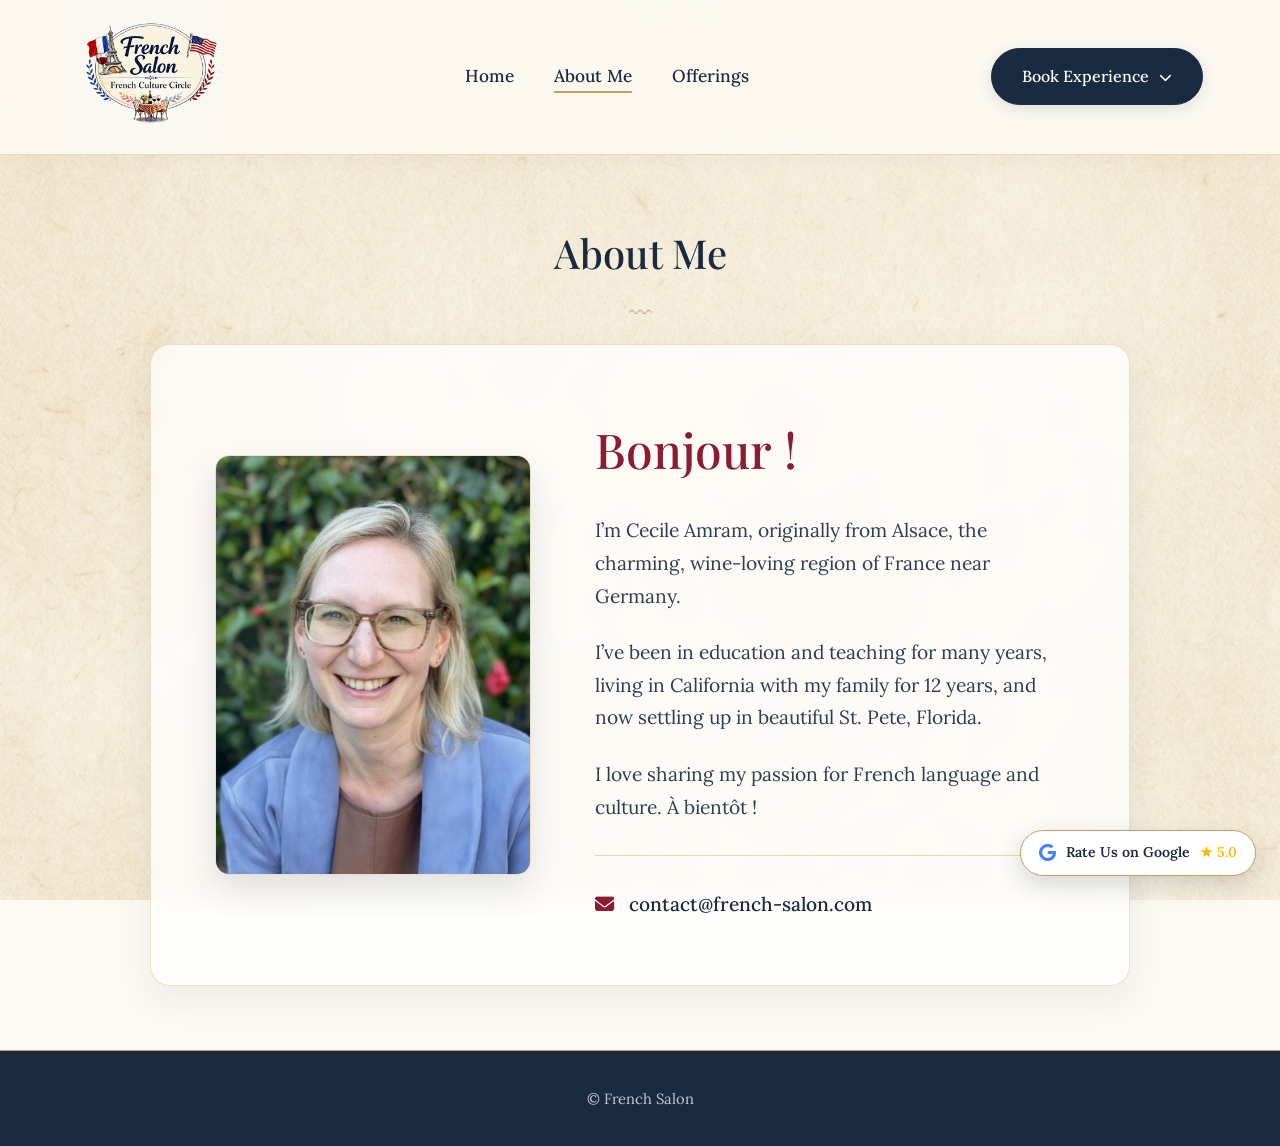
==== about.html @ 97bdc3b9 "Enlarge French Salon top-left header logo and refine border styling" ====
<!DOCTYPE html>
<html lang="en">

<head>
    <meta charset="UTF-8">
    <meta name="viewport" content="width=device-width, initial-scale=1.0">
    <title>About Cecile | French Salon</title>
    <meta name="description" content="About Cecile Amram, founder of French Salon.">
    <link rel="stylesheet" href="style.css?v=42">
    <link rel="stylesheet" href="https://cdnjs.cloudflare.com/ajax/libs/font-awesome/6.4.0/css/all.min.css">
</head>

<body>

    <!-- Floating Rate Us on Google Side Button -->
    <a href="https://share.google/I90cQ5FetF9ujFtT4" target="_blank" rel="noopener" class="floating-google-btn">
        <i class="fa-brands fa-google" style="color: #4285F4; font-size: 1.1rem;"></i>
        <span>Rate Us on Google</span>
        <span style="color: #fbbc05;">★ 5.0</span>
    </a>

    <header>
        <a href="index.html" class="logo-link">
            <img src="assets/images/logo.png" alt="French Salon Logo" class="logo-img">
        </a>
        <nav>
            <ul>
                <li><a href="index.html">Home</a></li>
                <li><a href="about.html" class="active">About Me</a></li>
                <li><a href="pricing.html">Offerings</a></li>
            </ul>
        </nav>
        <div class="nav-dropdown">
            <a href="booking.html" class="btn-primary nav-dropdown-btn">
                Book Experience <i class="fa-solid fa-chevron-down" style="font-size: 0.8rem; margin-left: 6px;"></i>
            </a>
            <div class="dropdown-menu">
                <a href="booking.html?package=pilot" class="dropdown-item">
                    <span>Intro Pilot</span>
                    <span class="item-price">Free</span>
                </a>
                <a href="booking.html?package=single" class="dropdown-item">
                    <span>Single Session</span>
                    <span class="item-price">$190</span>
                </a>
                <a href="booking.html?package=series" class="dropdown-item">
                    <span>4-Week Series <span class="badge">Popular</span></span>
                    <span class="item-price">$600</span>
                </a>
            </div>
        </div>
    </header>

    <main>
        <section style="padding-top: 4rem; min-height: 80vh;">
            <h1 class="section-title">About Me</h1>

            <div class="about-container">
                <div class="about-image">
                    <img src="assets/images/about_me.jpg" alt="Cecile Amram - French Culture Expert">
                </div>
                <div class="about-content">
                    <h2>Bonjour&nbsp;!</h2>
                    <p>
                        I’m Cecile Amram, originally from Alsace, the charming, wine-loving region of France near
                        Germany.
                    </p>
                    <p>
                        I’ve been in education and teaching for many years, living in California with my family for 12
                        years, and now settling up in beautiful St. Pete, Florida.
                    </p>
                    <p>
                        I love sharing my passion for French language and culture. À&nbsp;bientôt&nbsp;!
                    </p>

                    <div class="contact-info">
                        <div class="contact-item">
                            <i class="fa-solid fa-envelope" style="color: var(--color-red);"></i>
                            <a href="mailto:contact@french-salon.com">contact@french-salon.com</a>
                        </div>
                    </div>
                </div>
            </div>
        </section>
    </main>

    <footer>
        <p>&copy; French Salon</p>
    </footer>

</body>

</html>
---- style.css ----
@import url('https://fonts.googleapis.com/css2?family=Alex+Brush&family=Playfair+Display:ital,wght@0,400;0,500;0,600;0,700;1,400;1,600;1,700&family=Lora:ital,wght@0,400;0,500;0,600;1,400&display=swap');

:root {
    --color-bg: #fcf9f2;
    --color-text: #2c3e50;
    --color-navy: #1a2a40;
    --color-navy-light: #243b59;
    --color-red: #8B1C31;
    --color-gold: #c5a059;
    --color-gold-light: #f7f2e7;
    --color-gold-muted: rgba(197, 160, 89, 0.3);
    --color-white: #ffffff;

    --font-brand: 'Alex Brush', cursive;
    --font-heading: 'Playfair Display', serif;
    --font-body: 'Lora', serif;

    --shadow-soft: 0 10px 30px rgba(26, 42, 64, 0.05);
    --shadow-hover: 0 16px 40px rgba(26, 42, 64, 0.1);
    --shadow-glass: 0 12px 35px rgba(26, 42, 64, 0.07);

    --transition: all 0.4s cubic-bezier(0.165, 0.84, 0.44, 1);
}

* {
    margin: 0;
    padding: 0;
    box-sizing: border-box;
}

body {
    font-family: var(--font-body);
    color: var(--color-text);
    background-color: var(--color-bg);
    background-image: url('assets/images/parchment_bg.png');
    background-size: cover;
    background-attachment: fixed;
    line-height: 1.7;
    overflow-x: hidden;
    -webkit-font-smoothing: antialiased;
}

h1,
h2,
h3,
h4,
h5,
h6 {
    font-family: var(--font-heading);
    color: var(--color-navy);
    font-weight: 500;
}

.brand-font {
    font-family: var(--font-brand) !important;
}

a {
    text-decoration: none;
    color: inherit;
    transition: var(--transition);
}

/* --- Floating Google Rating Button --- */
.floating-google-btn {
    position: fixed;
    bottom: 24px;
    right: 24px;
    z-index: 9999;
    background: #ffffff;
    color: var(--color-navy);
    border: 1.5px solid var(--color-gold);
    padding: 10px 18px;
    border-radius: 30px;
    box-shadow: 0 8px 25px rgba(26, 42, 64, 0.18);
    display: flex;
    align-items: center;
    gap: 10px;
    font-size: 0.88rem;
    font-weight: 600;
    transition: var(--transition);
    cursor: pointer;
    text-decoration: none !important;
}

.floating-google-btn:hover {
    transform: translateY(-3px) scale(1.03);
    box-shadow: 0 12px 30px rgba(26, 42, 64, 0.25);
    border-color: var(--color-red);
    background: #ffffff;
}

/* --- Header Navigation & Dropdown --- */
header {
    background: rgba(252, 249, 242, 0.95);
    backdrop-filter: blur(12px);
    -webkit-backdrop-filter: blur(12px);
    border-bottom: 1px solid rgba(197, 160, 89, 0.35);
    position: sticky;
    top: 0;
    z-index: 1000;
    padding: 0.9rem 6%;
    display: flex;
    justify-content: space-between;
    align-items: center;
    box-shadow: 0 4px 20px rgba(26, 42, 64, 0.03);
}

.logo-link {
    display: flex;
    align-items: center;
}

.logo-img {
    height: 145px;
    margin: -10px 0;
    object-fit: contain;
    mix-blend-mode: multiply;
    transition: var(--transition);
}

.logo-img:hover {
    transform: scale(1.02);
}

nav ul {
    list-style: none;
    display: flex;
    gap: 2.5rem;
    align-items: center;
}

nav a {
    font-family: var(--font-body);
    font-size: 1.08rem;
    font-weight: 500;
    color: var(--color-navy);
    position: relative;
    padding: 4px 0;
}

nav a::after {
    content: '';
    position: absolute;
    width: 0;
    height: 2px;
    bottom: -2px;
    left: 0;
    background-color: var(--color-gold);
    transition: var(--transition);
}

nav a:hover::after,
nav a.active::after {
    width: 100%;
}

/* --- Header Dropdown Menu for Book Experience --- */
.nav-dropdown {
    position: relative;
    display: inline-block;
}

.dropdown-menu {
    position: absolute;
    top: calc(100% + 8px);
    right: 0;
    min-width: 250px;
    background: #ffffff;
    border: 1.5px solid var(--color-gold);
    border-radius: 18px;
    box-shadow: 0 12px 35px rgba(26, 42, 64, 0.18);
    padding: 8px;
    opacity: 0;
    visibility: hidden;
    transform: translateY(10px);
    transition: all 0.3s cubic-bezier(0.165, 0.84, 0.44, 1);
    z-index: 10000;
}

.nav-dropdown:hover .dropdown-menu,
.nav-dropdown:focus-within .dropdown-menu {
    opacity: 1;
    visibility: visible;
    transform: translateY(0);
}

.dropdown-item {
    display: flex;
    justify-content: space-between;
    align-items: center;
    padding: 11px 16px;
    border-radius: 12px;
    color: var(--color-navy);
    font-size: 0.95rem;
    font-weight: 500;
    transition: var(--transition);
    text-decoration: none !important;
}

.dropdown-item:hover {
    background: var(--color-gold-light);
    color: var(--color-red);
}

.dropdown-item .item-price {
    font-weight: 700;
    color: var(--color-red);
    font-size: 0.9rem;
}

.dropdown-item .badge {
    background: var(--color-gold);
    color: var(--color-navy);
    font-size: 0.72rem;
    font-weight: 700;
    padding: 2px 7px;
    border-radius: 10px;
    margin-left: 6px;
    text-transform: uppercase;
}

.btn-primary {
    background-color: var(--color-navy);
    color: var(--color-white);
    padding: 14px 30px;
    border-radius: 30px;
    font-family: var(--font-body);
    font-size: 1rem;
    font-weight: 500;
    border: 1px solid var(--color-navy);
    cursor: pointer;
    display: inline-block;
    transition: var(--transition);
    box-shadow: 0 4px 15px rgba(26, 42, 64, 0.12);
}

.btn-primary:hover {
    background-color: transparent;
    color: var(--color-navy);
    transform: translateY(-2px);
    box-shadow: 0 6px 20px rgba(26, 42, 64, 0.18);
}

.btn-secondary {
    background-color: transparent;
    color: var(--color-navy);
    padding: 14px 30px;
    border-radius: 30px;
    font-family: var(--font-body);
    font-size: 1rem;
    font-weight: 500;
    border: 1px solid var(--color-navy);
    cursor: pointer;
    display: inline-block;
    transition: var(--transition);
    box-shadow: 0 4px 15px rgba(26, 42, 64, 0.05);
}

.btn-secondary:hover {
    background-color: var(--color-navy);
    color: var(--color-white);
    transform: translateY(-2px);
    box-shadow: 0 6px 20px rgba(26, 42, 64, 0.15);
}

/* --- Hero Section --- */
.hero {
    position: relative;
    display: flex;
    align-items: center;
    justify-content: space-between;
    padding: 3.5rem 6% 3.5rem 6%;
    gap: 4rem;
}

.hero-content {
    flex: 1;
    max-width: 580px;
}

.hero-image {
    flex: 1;
    display: flex;
    justify-content: center;
    align-items: center;
}

.hero-image img {
    max-width: 480px;
    width: 100%;
    height: auto;
    border-radius: 20px;
    box-shadow: 0 12px 35px rgba(26, 42, 64, 0.08);
    border: 1px solid var(--color-gold-muted);
    transition: var(--transition);
}

.hero-image img:hover {
    transform: translateY(-4px);
    box-shadow: 0 18px 45px rgba(26, 42, 64, 0.12);
}

/* --- Sections & Dividers --- */
section {
    padding: 4rem 6%;
}

.section-divider {
    border: 0;
    height: 1px;
    background: linear-gradient(to right, transparent, rgba(197, 160, 89, 0.5), transparent);
    margin: 2.5rem auto;
    width: 60%;
    max-width: 450px;
}

.section-title {
    text-align: center;
    font-family: var(--font-heading);
    font-size: 2.5rem;
    margin-bottom: 0.8rem;
    position: relative;
    color: var(--color-navy);
}

.section-title::after {
    content: '〰';
    display: block;
    color: var(--color-gold);
    font-size: 1.4rem;
    margin-top: 6px;
    opacity: 0.85;
}

/* --- High-End Connected Timeline "How It Works" --- */
.steps-container {
    display: grid;
    grid-template-columns: repeat(auto-fit, minmax(280px, 1fr));
    gap: 2.2rem;
    max-width: 1100px;
    margin: 2.5rem auto 0 auto;
}

.step-card {
    background: linear-gradient(145deg, rgba(255, 255, 255, 0.96), rgba(247, 242, 231, 0.85));
    backdrop-filter: blur(14px);
    -webkit-backdrop-filter: blur(14px);
    border: 1.5px solid var(--color-gold);
    border-radius: 24px;
    padding: 2.5rem 2rem;
    text-align: center;
    box-shadow: 0 14px 35px rgba(26, 42, 64, 0.06);
    transition: all 0.4s cubic-bezier(0.165, 0.84, 0.44, 1);
    position: relative;
    display: flex;
    flex-direction: column;
    align-items: center;
}

.step-card:hover {
    transform: translateY(-8px);
    box-shadow: 0 20px 45px rgba(26, 42, 64, 0.12);
    border-color: var(--color-red);
    background: #ffffff;
}

.step-big-num {
    font-family: var(--font-heading);
    font-size: 2.6rem;
    font-weight: 700;
    color: var(--color-gold);
    line-height: 1;
    margin-bottom: 0.6rem;
}

.step-card-icon {
    width: 52px;
    height: 52px;
    border-radius: 50%;
    background: var(--color-gold-light);
    border: 1px solid var(--color-gold);
    display: flex;
    align-items: center;
    justify-content: center;
    margin-bottom: 1rem;
    box-shadow: 0 4px 12px rgba(197, 160, 89, 0.2);
    color: var(--color-red);
    font-size: 1.3rem;
}

.step-card h3 {
    font-family: var(--font-heading);
    font-size: 1.35rem;
    margin-bottom: 0.6rem;
    color: var(--color-navy);
}

.step-card p {
    font-size: 0.98rem;
    line-height: 1.6;
    color: var(--color-text);
    margin: 0;
}

/* --- Visual Why It Matters Section --- */
.why-grid-visual {
    display: grid;
    grid-template-columns: repeat(auto-fit, minmax(240px, 1fr));
    gap: 2rem;
    max-width: 1060px;
    margin: 2.2rem auto 0 auto;
}

.why-card-visual {
    background: rgba(255, 255, 255, 0.9);
    backdrop-filter: blur(10px);
    border: 1px solid var(--color-gold-muted);
    border-radius: 20px;
    overflow: hidden;
    box-shadow: var(--shadow-soft);
    transition: var(--transition);
    text-align: center;
}

.why-card-visual:hover {
    transform: translateY(-6px);
    box-shadow: var(--shadow-hover);
    border-color: var(--color-red);
    background: #ffffff;
}

.why-card-image {
    height: 170px;
    overflow: hidden;
}

.why-card-image img {
    width: 100%;
    height: 100%;
    object-fit: cover;
    transition: var(--transition);
}

.why-card-visual:hover .why-card-image img {
    transform: scale(1.05);
}

.why-card-content {
    padding: 1.8rem 1.4rem;
}

.why-card-content h3 {
    font-family: var(--font-heading);
    font-size: 1.25rem;
    color: var(--color-navy);
    margin-bottom: 0.6rem;
}

.why-card-content p {
    font-size: 0.98rem;
    color: var(--color-text);
    line-height: 1.55;
}

/* --- Pricing Cards (Offerings) --- */
.pricing-cards {
    display: flex;
    justify-content: center;
    align-items: stretch;
    gap: 2.8rem;
    flex-wrap: wrap;
    max-width: 1100px;
    margin: 3rem auto 0 auto;
}

.price-card {
    background: linear-gradient(150deg, rgba(255, 255, 255, 0.96), rgba(247, 242, 231, 0.85));
    backdrop-filter: blur(14px);
    -webkit-backdrop-filter: blur(14px);
    border: 1.5px solid var(--color-gold);
    outline: 5px solid rgba(197, 160, 89, 0.12);
    border-radius: 28px;
    padding: 3.5rem 2.4rem 2.8rem 2.4rem;
    text-align: center;
    width: 330px;
    box-shadow: 0 16px 40px rgba(26, 42, 64, 0.07);
    transition: all 0.5s cubic-bezier(0.165, 0.84, 0.44, 1);
    position: relative;
    display: flex;
    flex-direction: column;
    justify-content: space-between;
}

.price-card.featured {
    border-color: var(--color-gold);
    outline-color: rgba(197, 160, 89, 0.25);
    box-shadow: 0 20px 50px rgba(197, 160, 89, 0.2);
    transform: translateY(-8px);
    background: linear-gradient(150deg, #ffffff, rgba(247, 242, 231, 0.95));
}

.price-card:hover {
    transform: translateY(-12px) scale(1.02);
    box-shadow: 0 24px 55px rgba(26, 42, 64, 0.14);
    border-color: var(--color-red);
    outline-color: rgba(139, 28, 49, 0.15);
    background: #ffffff;
}

.price-card-badge {
    position: absolute;
    top: -16px;
    left: 50%;
    transform: translateX(-50%);
    background: linear-gradient(135deg, var(--color-gold), #d4af37);
    color: var(--color-navy);
    font-family: var(--font-heading);
    font-size: 0.82rem;
    font-weight: 700;
    letter-spacing: 1.5px;
    text-transform: uppercase;
    padding: 5px 20px;
    border-radius: 20px;
    box-shadow: 0 4px 14px rgba(197, 160, 89, 0.35);
}

.price-card h3 {
    font-family: var(--font-heading);
    font-size: 1.95rem;
    margin-bottom: 0.8rem;
    color: var(--color-navy);
}

.price-value {
    font-size: 2.8rem;
    font-weight: 700;
    color: var(--color-red);
    margin-bottom: 1.2rem;
    font-family: var(--font-heading);
}

.price-card p {
    font-size: 1.02rem;
    line-height: 1.65;
    color: var(--color-text);
    margin-bottom: 2.2rem;
    flex-grow: 1;
}

/* --- About Page --- */
.about-container {
    display: flex;
    align-items: center;
    gap: 4rem;
    max-width: 980px;
    margin: 0 auto;
    background: rgba(255, 255, 255, 0.75);
    backdrop-filter: blur(10px);
    padding: 4rem;
    border-radius: 20px;
    box-shadow: var(--shadow-glass);
    border: 1px solid var(--color-gold-muted);
}

.about-image {
    flex: 1;
    border-radius: 14px;
    overflow: hidden;
    box-shadow: 0 15px 35px rgba(26, 42, 64, 0.12);
    border: 1px solid var(--color-gold-muted);
}

.about-image img {
    width: 100%;
    height: auto;
    display: block;
    transition: var(--transition);
}

.about-image:hover img {
    transform: scale(1.03);
}

.about-content {
    flex: 1.5;
}

.about-content h2 {
    font-family: var(--font-heading);
    font-size: 3rem;
    margin-bottom: 1.5rem;
    color: var(--color-red);
}

.about-content p {
    font-size: 1.2rem;
    margin-bottom: 1.5rem;
    line-height: 1.7;
    color: var(--color-text);
}

.contact-info {
    margin-top: 2rem;
    padding-top: 2rem;
    border-top: 1px solid rgba(197, 160, 89, 0.4);
    display: flex;
    flex-direction: column;
    gap: 1rem;
}

.contact-item {
    display: flex;
    align-items: center;
    gap: 15px;
    font-size: 1.2rem;
    font-weight: 500;
    color: var(--color-navy);
}

/* --- Booking / Contact Section --- */
.booking-section {
    background-color: var(--color-navy);
    color: var(--color-white);
    text-align: center;
    border-radius: 24px;
    max-width: 880px;
    margin: 0 auto 3rem auto;
    padding: 4rem 3rem;
    box-shadow: 0 20px 45px rgba(26, 42, 64, 0.16);
    border: 1px solid rgba(197, 160, 89, 0.25);
}

.booking-section h2 {
    color: var(--color-white);
}

.booking-section .section-title::after {
    color: var(--color-gold);
}

.booking-form {
    display: flex;
    flex-direction: column;
    gap: 1.4rem;
    max-width: 520px;
    margin: 0 auto;
}

.form-group input,
.form-group textarea {
    width: 100%;
    padding: 16px 22px;
    border: 1px solid transparent;
    border-radius: 30px;
    font-family: var(--font-body);
    font-size: 1.02rem;
    outline: none;
    background: rgba(255, 255, 255, 0.94);
    transition: var(--transition);
    color: var(--color-navy);
}

.form-group select {
    width: 100%;
    padding: 16px 45px 16px 22px;
    border: 2px solid var(--color-gold);
    border-radius: 30px;
    font-family: var(--font-body);
    font-size: 1.02rem;
    font-weight: 500;
    outline: none;
    background: #ffffff url("data:image/svg+xml;charset=US-ASCII,%3Csvg%20xmlns%3D%22http%3A%2F%2Fwww.w3.org%2F2000%2Fsvg%22%20width%3D%22292.4%22%20height%3D%22292.4%22%3E%3Cpath%20fill%3D%22%238B1C31%22%20d%3D%22M287%2069.4a17.6%2017.6%200%200%200-13-5.4H18.4c-5%200-9.3%201.8-12.9%205.4A17.6%2017.6%200%200%200%200%2082.2c0%205%201.8%209.3%205.4%2012.9l128%20127.9c3.6%203.6%207.8%205.4%2012.8%205.4s9.2-1.8%2012.8-5.4L287%2095c3.5-3.5%205.4-7.8%205.4-12.8%200-5-1.9-9.2-5.5-12.8z%22%2F%3E%3C%2Fsvg%3E") no-repeat right 20px top 50%;
    background-size: 14px auto;
    appearance: none;
    -webkit-appearance: none;
    -moz-appearance: none;
    cursor: pointer;
    color: var(--color-navy);
    box-shadow: 0 4px 15px rgba(26, 42, 64, 0.05);
    transition: var(--transition);
}

.form-group select:focus {
    border-color: var(--color-red);
    box-shadow: 0 0 0 4px rgba(139, 28, 49, 0.15);
}

.form-group select option {
    background: #ffffff;
    color: var(--color-navy);
    padding: 12px;
}

.form-group input:focus,
.form-group textarea:focus {
    background: #ffffff;
    border-color: var(--color-gold);
    box-shadow: 0 0 0 3px rgba(197, 160, 89, 0.4);
}

.btn-submit {
    background-color: var(--color-gold);
    color: var(--color-navy);
    font-family: var(--font-body);
    font-weight: 600;
    border: 1px solid var(--color-gold);
    padding: 16px;
    border-radius: 30px;
    font-size: 1.1rem;
    cursor: pointer;
    transition: var(--transition);
    box-shadow: 0 4px 15px rgba(197, 160, 89, 0.25);
}

.btn-submit:hover {
    background-color: var(--color-red);
    border-color: var(--color-red);
    color: var(--color-white);
    transform: translateY(-2px);
    box-shadow: 0 6px 20px rgba(139, 28, 49, 0.3);
}

/* Footer */
footer {
    text-align: center;
    padding: 2.2rem;
    background: var(--color-navy);
    color: rgba(255, 255, 255, 0.75);
    font-size: 0.92rem;
    border-top: 1px solid var(--color-gold);
}

/* ==========================================================================
   Responsive Breakpoints & Mobile Optimization
   ========================================================================== */

@media (min-width: 769px) {
    .swipe-hint {
        display: none !important;
    }

    .hero {
        flex-direction: row;
        align-items: center;
        justify-content: space-between;
    }
}

@media (max-width: 768px) {
    /* Mobile Floating Google Button */
    .floating-google-btn {
        bottom: 16px;
        right: 14px;
        padding: 8px 14px;
        font-size: 0.8rem;
        gap: 6px;
    }

    header {
        flex-direction: column;
        gap: 0.8rem;
        padding-top: 0.8rem;
        padding-bottom: 1rem;
        position: relative;
    }

    .logo-img {
        height: 115px;
        margin: 0;
    }

    nav ul {
        display: flex;
        flex-wrap: wrap;
        justify-content: center;
        gap: 1.2rem;
    }

    .dropdown-menu {
        right: auto;
        left: 50%;
        transform: translateX(-50%) translateY(10px);
    }

    .nav-dropdown:hover .dropdown-menu,
    .nav-dropdown:focus-within .dropdown-menu {
        transform: translateX(-50%) translateY(0);
    }

    .hero {
        flex-direction: column;
        padding: 2rem 5%;
        gap: 2rem;
        text-align: center;
    }

    .hero-content {
        max-width: 100%;
        text-align: center;
    }

    .hero-buttons {
        justify-content: center;
    }

    .hero-trusted-logos {
        text-align: center;
    }

    .hero-trusted-logos div {
        justify-content: center;
    }

    .hero-trusted-logos img {
        height: 48px !important;
    }

    .about-container {
        flex-direction: column;
        padding: 2rem 1.5rem;
    }

    /* Mobile Pricing Cards */
    .pricing-cards {
        gap: 2rem;
        margin-top: 1.5rem;
    }

    .price-card {
        width: 100%;
        max-width: 360px;
        padding: 2.8rem 1.8rem 2.2rem 1.8rem;
    }

    .price-card.featured {
        transform: none;
    }

    /* Mobile Booking Form */
    .booking-section {
        padding: 2.5rem 1.5rem;
        border-radius: 20px;
    }
}
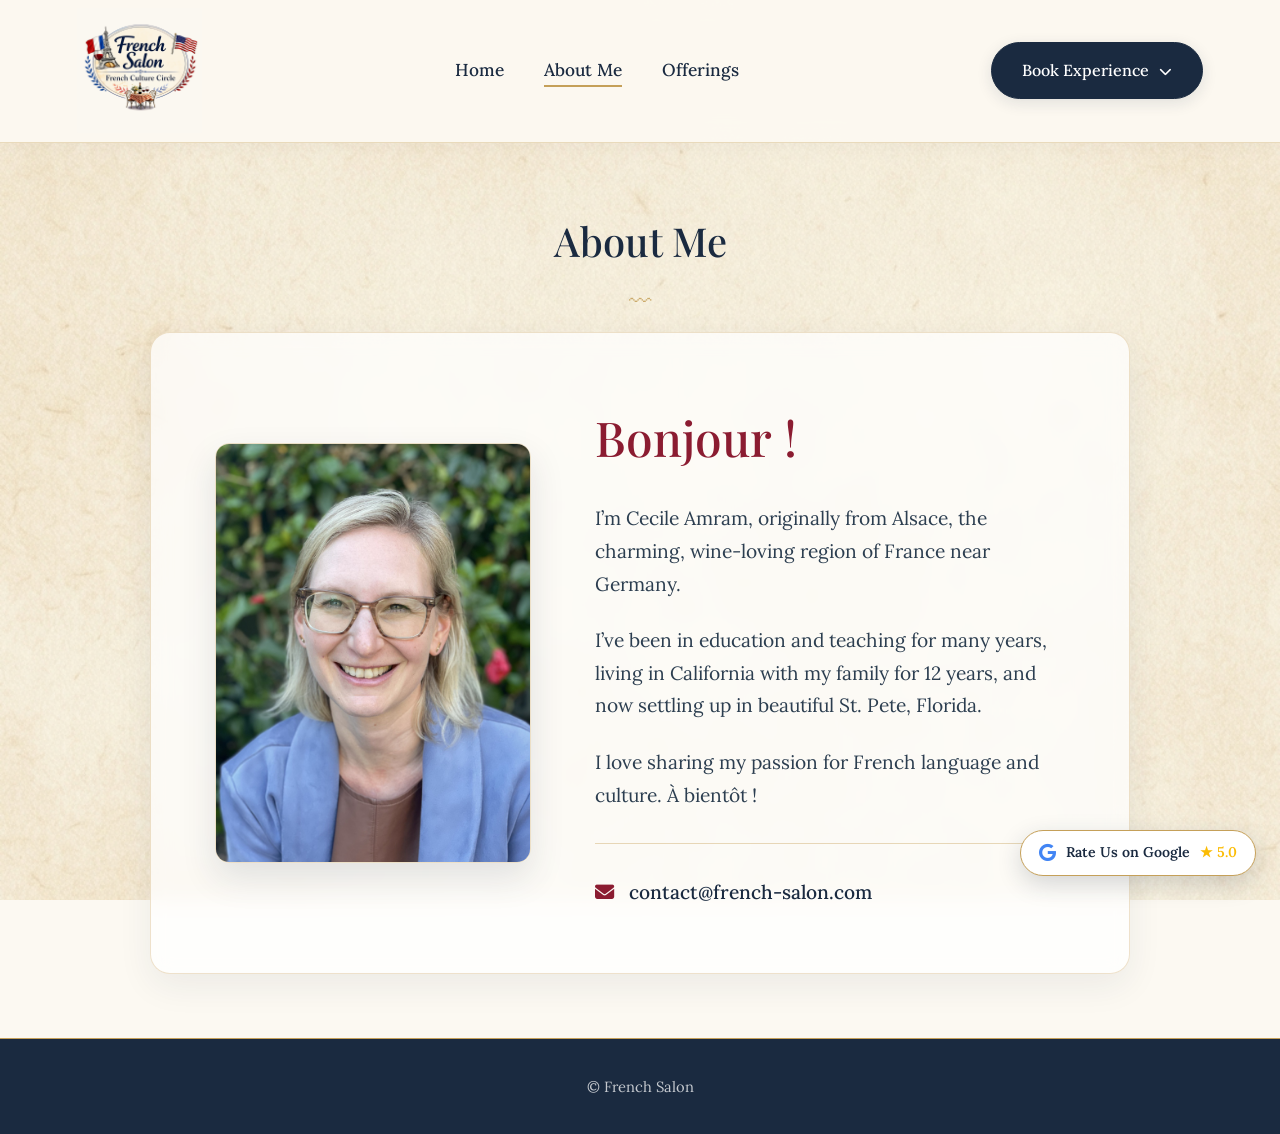
==== commit b93c9739: "Adjust header logo height to a balanced 125px and update cache versioning" ====
--- a/about.html
+++ b/about.html
@@ -6,7 +6,7 @@
     <meta name="viewport" content="width=device-width, initial-scale=1.0">
     <title>About Cecile | French Salon</title>
     <meta name="description" content="About Cecile Amram, founder of French Salon.">
-    <link rel="stylesheet" href="style.css?v=42">
+    <link rel="stylesheet" href="style.css?v=43">
     <link rel="stylesheet" href="https://cdnjs.cloudflare.com/ajax/libs/font-awesome/6.4.0/css/all.min.css">
 </head>
 
--- a/style.css
+++ b/style.css
@@ -112,8 +112,8 @@
 }
 
 .logo-img {
-    height: 145px;
-    margin: -10px 0;
+    height: 125px;
+    margin: -6px 0;
     object-fit: contain;
     mix-blend-mode: multiply;
     transition: var(--transition);
@@ -766,7 +766,7 @@
     }
 
     .logo-img {
-        height: 115px;
+        height: 100px;
         margin: 0;
     }
 
